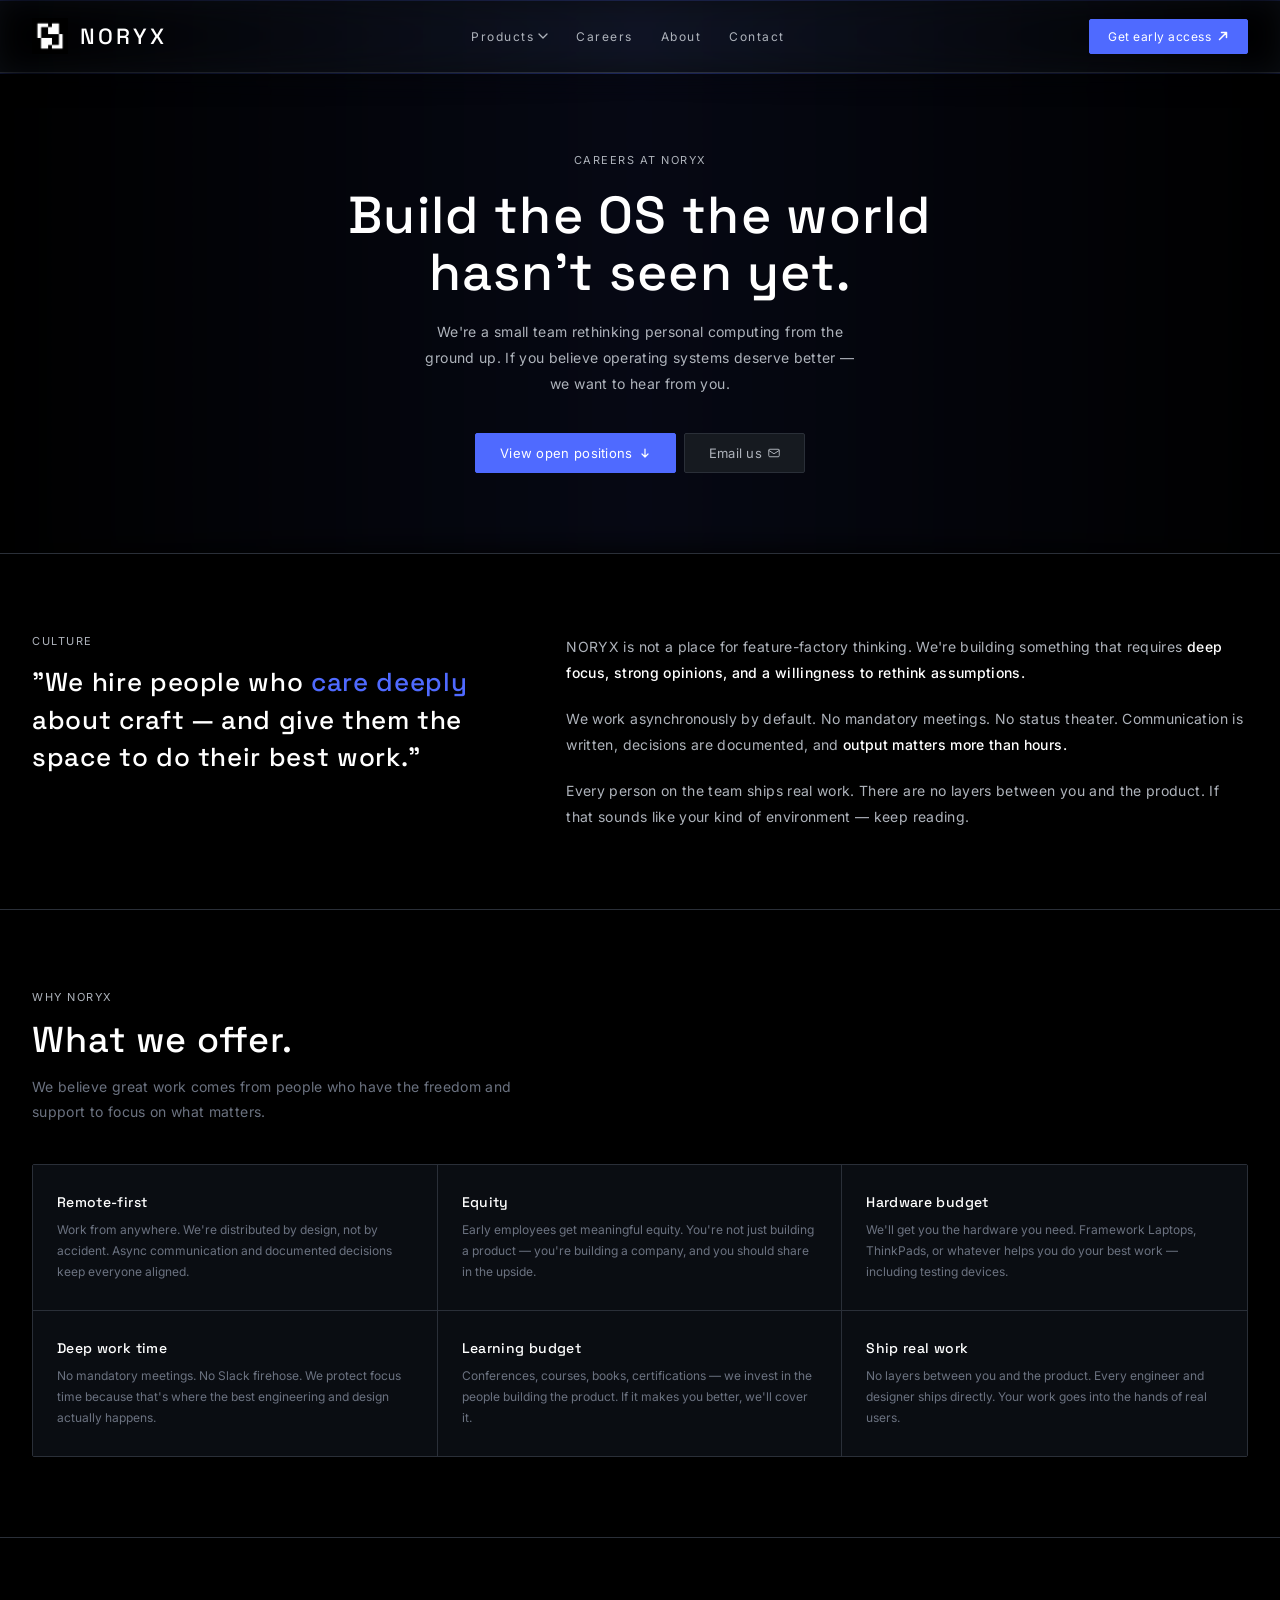
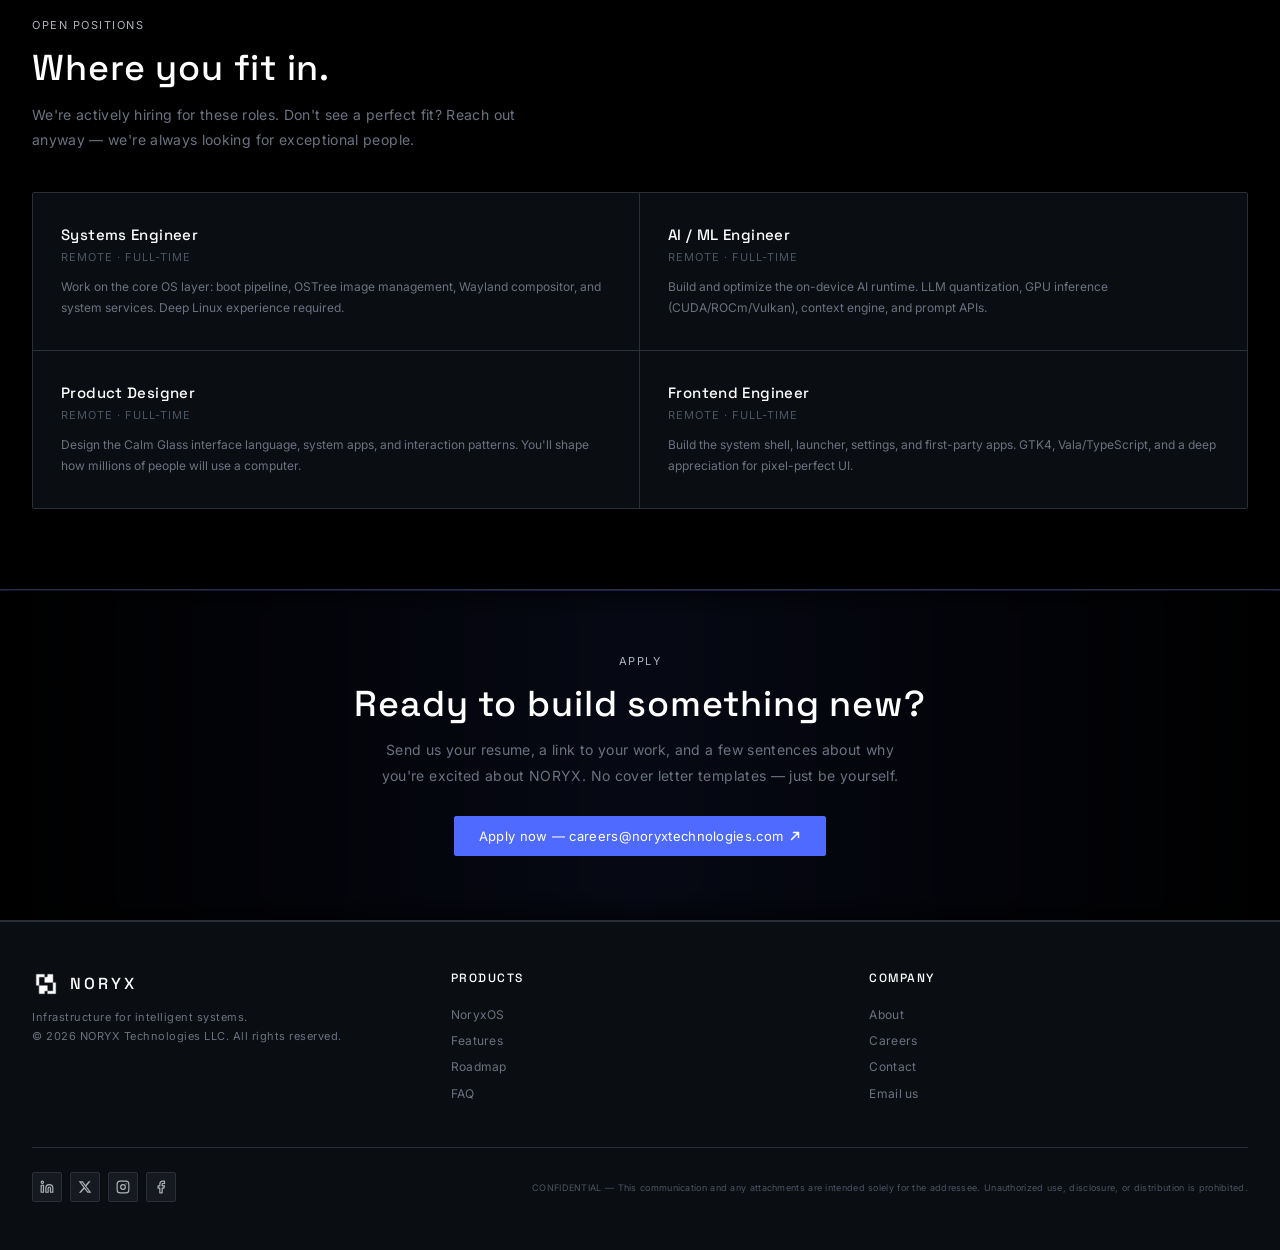
==== careers.html @ 75a07cd5 "Enhance index.html with updated meta descriptions for branding, add new pages for NoryxOS and career" ====
<!DOCTYPE html>
<html lang="en">
<head>
  <meta charset="UTF-8">
  <meta name="viewport" content="width=device-width, initial-scale=1.0">
  <title>Careers | NORYX Technologies</title>
  <meta name="description" content="Join NORYX Technologies and help build the next generation of intelligent computing. We're hiring systems engineers, AI researchers, and designers.">
  <link rel="canonical" href="https://noryxtechnologies.com/careers.html">
  <link rel="icon" href="logo.jpg" type="image/jpeg">

  <!-- Open Graph -->
  <meta property="og:type" content="website">
  <meta property="og:url" content="https://noryxtechnologies.com/careers.html">
  <meta property="og:title" content="Careers at NORYX Technologies">
  <meta property="og:description" content="Join NORYX Technologies and help build the next generation of intelligent computing.">
  <meta property="og:image" content="https://noryxtechnologies.com/og-image.png">

  <!-- Twitter / X -->
  <meta name="twitter:card" content="summary_large_image">
  <meta name="twitter:site" content="@buildnoryx">
  <meta name="twitter:title" content="Careers at NORYX Technologies">
  <meta name="twitter:description" content="Join NORYX Technologies and help build the next generation of intelligent computing.">
  <meta name="twitter:image" content="https://noryxtechnologies.com/og-image.png">

  <link rel="preconnect" href="https://fonts.googleapis.com">
  <link rel="preconnect" href="https://fonts.gstatic.com" crossorigin>
  <link href="https://fonts.googleapis.com/css2?family=Space+Grotesk:wght@400;500;600&family=Inter:wght@300;400;500&display=swap" rel="stylesheet">
  <link rel="stylesheet" href="styles.css">
</head>

<body>
  <a href="#main" class="skip-link">Skip to content</a>
  <div id="progress" role="progressbar" aria-label="Scroll progress"></div>

  <!-- Mobile menu -->
  <nav class="mobile-menu" id="mobile-menu" aria-hidden="true" aria-label="Mobile navigation">
    <span class="mobile-menu-label">Products</span>
    <a href="noryxos.html">NoryxOS</a>
    <a href="careers.html">Careers</a>
    <a href="index.html#about">About</a>
    <a href="index.html#contact">Contact</a>
  </nav>

  <!-- Nav -->
  <header class="nav-shell">
    <div class="wrap">
      <nav class="nav-inner" aria-label="Main navigation">
        <a href="/" class="nav-brand" aria-label="NORYX — Home">
          <img src="logo.jpg" class="nav-logo" alt="" width="36" height="36">
          <span class="wordmark nav-wordmark">NORYX</span>
        </a>
        <div class="nav-links" role="list">
          <div class="nav-dropdown" role="listitem">
            <button class="nav-dropdown-toggle" aria-haspopup="true" aria-expanded="false">
              Products
              <svg viewBox="0 0 10 6" fill="none" aria-hidden="true"><path d="M1 1l4 4 4-4" stroke="currentColor" stroke-width="1.3" stroke-linecap="round" stroke-linejoin="round"/></svg>
            </button>
            <div class="nav-dropdown-menu" role="menu">
              <a href="noryxos.html" role="menuitem">NoryxOS</a>
            </div>
          </div>
          <a href="careers.html" role="listitem">Careers</a>
          <a href="index.html#about" role="listitem">About</a>
          <a href="index.html#contact" role="listitem">Contact</a>
        </div>
        <a href="noryxos.html#waitlist" class="btn btn-primary nav-cta">
          Get early access
          <svg viewBox="0 0 12 12" fill="none" aria-hidden="true">
            <path d="M2.5 9.5L9.5 2.5M9.5 2.5H4.5M9.5 2.5V7.5" stroke="currentColor" stroke-width="1.5" stroke-linecap="round" stroke-linejoin="round"/>
          </svg>
        </a>
        <button class="hamburger" id="hamburger" aria-label="Toggle menu" aria-expanded="false" aria-controls="mobile-menu">
          <span></span><span></span><span></span>
        </button>
      </nav>
    </div>
  </header>

  <main id="main">
    <!-- Hero -->
    <section class="hero" aria-labelledby="careers-heading" style="padding: 80px var(--px);">
      <div class="hero-glow" aria-hidden="true"></div>
      <div class="hero-center">
        <div class="hero-eyebrow fade-in d1">CAREERS AT NORYX</div>
        <h1 id="careers-heading" class="fade-in d2">Build the OS the world<br>hasn't seen yet.</h1>
        <p class="hero-sub fade-in d3">We're a small team rethinking personal computing from the ground up. If you believe operating systems deserve better &mdash; we want to hear from you.</p>
        <div class="hero-actions fade-in d4">
          <a href="#positions" class="btn btn-primary btn-lg">
            View open positions
            <svg viewBox="0 0 12 12" fill="none" aria-hidden="true">
              <path d="M6 2v8M6 10L3 7M6 10l3-3" stroke="currentColor" stroke-width="1.2" stroke-linecap="round" stroke-linejoin="round"/>
            </svg>
          </a>
          <a href="mailto:careers@noryxtechnologies.com" class="btn btn-lg">
            Email us
            <svg viewBox="0 0 16 16" fill="none" style="width:12px;height:12px;" aria-hidden="true">
              <rect x="1" y="3" width="14" height="10" rx="1.5" stroke="currentColor" stroke-width="1.3"/>
              <path d="M1 4.5l7 4.5 7-4.5" stroke="currentColor" stroke-width="1.3" stroke-linecap="round" stroke-linejoin="round"/>
            </svg>
          </a>
        </div>
      </div>
    </section>

    <!-- Culture -->
    <section id="culture" aria-labelledby="culture-heading">
      <div class="section-wrap">
        <div class="philosophy-grid">
          <div class="reveal">
            <div class="section-label">Culture</div>
            <h2 id="culture-heading" class="philosophy-quote">"We hire people who <span class="accent-text">care deeply</span> about craft &mdash; and give them the space to do their best work."</h2>
          </div>
          <div class="philosophy-body reveal">
            <p class="philosophy-para">NORYX is not a place for feature-factory thinking. We're building something that requires <strong>deep focus, strong opinions, and a willingness to rethink assumptions.</strong></p>
            <p class="philosophy-para">We work asynchronously by default. No mandatory meetings. No status theater. Communication is written, decisions are documented, and <strong>output matters more than hours.</strong></p>
            <p class="philosophy-para">Every person on the team ships real work. There are no layers between you and the product. If that sounds like your kind of environment &mdash; keep reading.</p>
          </div>
        </div>
      </div>
    </section>

    <!-- Benefits -->
    <section id="benefits" aria-labelledby="benefits-heading">
      <div class="section-wrap">
        <div class="reveal">
          <div class="section-label">Why NORYX</div>
          <h2 id="benefits-heading">What we offer.</h2>
          <p class="section-sub">We believe great work comes from people who have the freedom and support to focus on what matters.</p>
        </div>
        <div class="benefits-grid reveal">
          <div class="benefit-card">
            <h3>Remote-first</h3>
            <p>Work from anywhere. We're distributed by design, not by accident. Async communication and documented decisions keep everyone aligned.</p>
          </div>
          <div class="benefit-card">
            <h3>Equity</h3>
            <p>Early employees get meaningful equity. You're not just building a product &mdash; you're building a company, and you should share in the upside.</p>
          </div>
          <div class="benefit-card">
            <h3>Hardware budget</h3>
            <p>We'll get you the hardware you need. Framework Laptops, ThinkPads, or whatever helps you do your best work &mdash; including testing devices.</p>
          </div>
          <div class="benefit-card">
            <h3>Deep work time</h3>
            <p>No mandatory meetings. No Slack firehose. We protect focus time because that's where the best engineering and design actually happens.</p>
          </div>
          <div class="benefit-card">
            <h3>Learning budget</h3>
            <p>Conferences, courses, books, certifications &mdash; we invest in the people building the product. If it makes you better, we'll cover it.</p>
          </div>
          <div class="benefit-card">
            <h3>Ship real work</h3>
            <p>No layers between you and the product. Every engineer and designer ships directly. Your work goes into the hands of real users.</p>
          </div>
        </div>
      </div>
    </section>

    <!-- Open Positions -->
    <section id="positions" aria-labelledby="positions-heading">
      <div class="section-wrap">
        <div class="reveal">
          <div class="section-label">Open Positions</div>
          <h2 id="positions-heading">Where you fit in.</h2>
          <p class="section-sub">We're actively hiring for these roles. Don't see a perfect fit? Reach out anyway &mdash; we're always looking for exceptional people.</p>
        </div>
        <div class="careers-grid reveal">
          <div class="career-card">
            <h3>Systems Engineer</h3>
            <div class="career-meta">Remote &middot; Full-time</div>
            <p>Work on the core OS layer: boot pipeline, OSTree image management, Wayland compositor, and system services. Deep Linux experience required.</p>
          </div>
          <div class="career-card">
            <h3>AI / ML Engineer</h3>
            <div class="career-meta">Remote &middot; Full-time</div>
            <p>Build and optimize the on-device AI runtime. LLM quantization, GPU inference (CUDA/ROCm/Vulkan), context engine, and prompt APIs.</p>
          </div>
          <div class="career-card">
            <h3>Product Designer</h3>
            <div class="career-meta">Remote &middot; Full-time</div>
            <p>Design the Calm Glass interface language, system apps, and interaction patterns. You'll shape how millions of people will use a computer.</p>
          </div>
          <div class="career-card">
            <h3>Frontend Engineer</h3>
            <div class="career-meta">Remote &middot; Full-time</div>
            <p>Build the system shell, launcher, settings, and first-party apps. GTK4, Vala/TypeScript, and a deep appreciation for pixel-perfect UI.</p>
          </div>
        </div>
      </div>
    </section>

    <!-- Apply CTA -->
    <section class="cta-banner" id="apply" aria-labelledby="apply-heading">
      <div class="cta-banner-glow" aria-hidden="true"></div>
      <div class="cta-banner-inner reveal">
        <div class="section-label">Apply</div>
        <h2 id="apply-heading">Ready to build something new?</h2>
        <p class="section-sub" style="text-align:center; margin-bottom: 28px;">Send us your resume, a link to your work, and a few sentences about why you're excited about NORYX. No cover letter templates &mdash; just be yourself.</p>
        <a href="mailto:careers@noryxtechnologies.com" class="btn btn-primary btn-lg">
          Apply now &mdash; careers@noryxtechnologies.com
          <svg viewBox="0 0 12 12" fill="none" aria-hidden="true">
            <path d="M2.5 9.5L9.5 2.5M9.5 2.5H4.5M9.5 2.5V7.5" stroke="currentColor" stroke-width="1.5" stroke-linecap="round" stroke-linejoin="round"/>
          </svg>
        </a>
      </div>
    </section>
  </main>

  <!-- Back to top -->
  <button id="back-to-top" aria-label="Back to top">
    <svg viewBox="0 0 14 14" fill="none" aria-hidden="true">
      <path d="M7 11V3M3 7l4-4 4 4" stroke-width="1.4" stroke-linecap="round" stroke-linejoin="round"/>
    </svg>
  </button>

  <!-- Footer -->
  <footer>
    <div class="footer-inner">
      <div class="footer-brand">
        <div class="footer-brand-row">
          <img src="logo.jpg" class="footer-logo" alt="" width="28" height="28">
          <div class="wordmark footer-wordmark">NORYX</div>
        </div>
        <div class="footer-tagline">Infrastructure for intelligent systems.<br>&copy; 2026 NORYX Technologies LLC. All rights reserved.</div>
      </div>
      <div class="footer-col">
        <h4>Products</h4>
        <a href="noryxos.html">NoryxOS</a>
        <a href="noryxos.html#features">Features</a>
        <a href="noryxos.html#roadmap">Roadmap</a>
        <a href="noryxos.html#faq">FAQ</a>
      </div>
      <div class="footer-col">
        <h4>Company</h4>
        <a href="index.html#about">About</a>
        <a href="careers.html">Careers</a>
        <a href="index.html#contact">Contact</a>
        <a href="mailto:hello@noryxtechnologies.com">Email us</a>
      </div>
      <div class="footer-bottom">
        <nav class="footer-socials" aria-label="Social links">
          <a href="https://www.linkedin.com/company/noryx-technologies" target="_blank" rel="noopener noreferrer" class="social-btn" aria-label="LinkedIn">
            <svg viewBox="0 0 24 24" fill="none" aria-hidden="true">
              <path d="M16 8a6 6 0 0 1 6 6v7h-4v-7a2 2 0 0 0-4 0v7h-4v-7a6 6 0 0 1 6-6z" stroke="currentColor" stroke-width="2" stroke-linecap="round" stroke-linejoin="round"/>
              <rect x="2" y="9" width="4" height="12" stroke="currentColor" stroke-width="2" stroke-linecap="round" stroke-linejoin="round"/>
              <circle cx="4" cy="4" r="2" stroke="currentColor" stroke-width="2"/>
            </svg>
          </a>
          <a href="https://x.com/buildnoryx" target="_blank" rel="noopener noreferrer" class="social-btn" aria-label="X (Twitter)">
            <svg viewBox="0 0 24 24" fill="currentColor" aria-hidden="true">
              <path d="M18.244 2.25h3.308l-7.227 8.26 8.502 11.24H16.17l-5.214-6.817L4.99 21.75H1.68l7.73-8.835L1.254 2.25H8.08l4.713 6.231zm-1.161 17.52h1.833L7.084 4.126H5.117z"/>
            </svg>
          </a>
          <a href="https://instagram.com/buildnoryx" target="_blank" rel="noopener noreferrer" class="social-btn" aria-label="Instagram">
            <svg viewBox="0 0 24 24" fill="none" aria-hidden="true">
              <rect x="2" y="2" width="20" height="20" rx="5" stroke="currentColor" stroke-width="2"/>
              <circle cx="12" cy="12" r="4" stroke="currentColor" stroke-width="2"/>
              <rect x="16.5" y="5.5" width="2" height="2" rx="1" fill="currentColor"/>
            </svg>
          </a>
          <a href="https://www.facebook.com/profile.php?id=61582217492984" target="_blank" rel="noopener noreferrer" class="social-btn" aria-label="Facebook">
            <svg viewBox="0 0 24 24" fill="none" aria-hidden="true">
              <path d="M18 2h-3a5 5 0 0 0-5 5v3H7v4h3v8h4v-8h3l1-4h-4V7a1 1 0 0 1 1-1h3z" stroke="currentColor" stroke-width="2" stroke-linecap="round" stroke-linejoin="round"/>
            </svg>
          </a>
        </nav>
        <div class="footer-legal">
          CONFIDENTIAL &mdash; This communication and any attachments are intended solely for the addressee. Unauthorized use, disclosure, or distribution is prohibited.
        </div>
      </div>
    </div>
  </footer>

  <script>
    (function () {
      'use strict';

      const $ = (s, c) => (c || document).querySelector(s);
      const $$ = (s, c) => [...(c || document).querySelectorAll(s)];

      const progress = $('#progress');
      const backBtn = $('#back-to-top');

      function onScroll() {
        const y = window.scrollY;
        const h = document.documentElement.scrollHeight - window.innerHeight;
        progress.style.width = h > 0 ? (y / h * 100) + '%' : '0%';
        backBtn.classList.toggle('visible', y > 400);
      }
      window.addEventListener('scroll', onScroll, { passive: true });

      backBtn.addEventListener('click', () => {
        window.scrollTo({ top: 0, behavior: 'smooth' });
      });

      const hamburger = $('#hamburger');
      const mobileMenu = $('#mobile-menu');

      hamburger.addEventListener('click', () => {
        const open = hamburger.getAttribute('aria-expanded') === 'true';
        hamburger.setAttribute('aria-expanded', !open);
        mobileMenu.setAttribute('aria-hidden', open);
      });

      $$('a', mobileMenu).forEach(link => {
        link.addEventListener('click', () => {
          hamburger.setAttribute('aria-expanded', 'false');
          mobileMenu.setAttribute('aria-hidden', 'true');
        });
      });

      document.addEventListener('click', (e) => {
        if (!mobileMenu.contains(e.target) && !hamburger.contains(e.target)) {
          hamburger.setAttribute('aria-expanded', 'false');
          mobileMenu.setAttribute('aria-hidden', 'true');
        }
      });

      if ('IntersectionObserver' in window) {
        const obs = new IntersectionObserver((entries) => {
          entries.forEach(entry => {
            if (entry.isIntersecting) {
              entry.target.classList.add('visible');
              obs.unobserve(entry.target);
            }
          });
        }, { threshold: 0.05, rootMargin: '0px 0px -40px 0px' });

        $$('.reveal').forEach((el, i) => {
          el.style.transitionDelay = (i % 4) * 70 + 'ms';
          obs.observe(el);
        });
      } else {
        $$('.reveal').forEach(el => el.classList.add('visible'));
      }
    })();
  </script>
</body>
</html>
---- styles.css ----
:root {
  --bg:         #000000;
  --bg-card:    #0A0D12;
  --bg-btn:     #161A20;
  --text:       #FFFFFF;
  --text-2:     #AEB3BB;
  --text-3:     #6B7280;
  --text-4:     #4B5563;
  --border:     #2A2F38;
  --accent:     #4F6AFF;
  --accent-dim: rgba(79,106,255,0.08);
  --max-w:      1280px;
  --px:         32px;
  --ease:       cubic-bezier(0.4, 0, 0.2, 1);
  --dur:        150ms;
  --glow:       linear-gradient(90deg, rgba(0,0,0,1) 0%, rgba(79,106,255,0.08) 50%, rgba(0,0,0,1) 100%);
}

*, *::before, *::after { box-sizing: border-box; margin: 0; padding: 0; }
html { scroll-behavior: smooth; }

body {
  font-family: 'Inter', system-ui, -apple-system, sans-serif;
  background: var(--bg);
  color: var(--text);
  overflow-x: hidden;
  -webkit-font-smoothing: antialiased;
  -moz-osx-font-smoothing: grayscale;
}

a { color: inherit; text-decoration: none; }
img { display: block; max-width: 100%; }

.sr-only {
  position: absolute; width: 1px; height: 1px;
  padding: 0; margin: -1px; overflow: hidden;
  clip: rect(0,0,0,0); white-space: nowrap; border: 0;
}

.wrap {
  width: min(calc(100% - var(--px) * 2), var(--max-w));
  margin: 0 auto;
}

.wordmark {
  font-family: 'Space Grotesk', system-ui, sans-serif;
  font-weight: 500;
  letter-spacing: 4px;
}

/* ── Skip Link ── */
.skip-link {
  position: absolute; top: -100%;
  left: 50%; transform: translateX(-50%);
  background: var(--accent); color: #fff;
  padding: 8px 16px; border-radius: 0 0 4px 4px;
  font-size: 13px; z-index: 999;
  transition: top 0.2s;
}
.skip-link:focus { top: 0; }

/* ── Progress Bar ── */
#progress {
  position: fixed; top: 0; left: 0;
  height: 2px; width: 0%;
  background: var(--accent);
  z-index: 200;
  transition: width 0.1s linear;
  box-shadow: 0 0 8px rgba(79,106,255,0.5);
}

/* ── Buttons ── */
.btn {
  display: inline-flex; align-items: center; gap: 6px;
  padding: 7px 14px;
  background: var(--bg-btn);
  border: 1px solid var(--border);
  border-radius: 2px;
  font-family: 'Inter', sans-serif;
  font-size: 12px;
  color: var(--text-2);
  cursor: pointer;
  transition: color var(--dur) var(--ease), border-color var(--dur) var(--ease), background var(--dur) var(--ease);
  white-space: nowrap;
}
.btn:hover { color: var(--text); border-color: var(--accent); }
.btn svg { width: 12px; height: 12px; flex-shrink: 0; }

.btn-primary {
  background: var(--accent); border-color: var(--accent); color: #fff;
}
.btn-primary:hover {
  background: #6678ff; border-color: #6678ff; color: #fff;
}

.btn-lg {
  padding: 11px 24px;
  font-size: 13px;
  letter-spacing: 0.3px;
}

/* ── Nav ── */
.nav-shell {
  position: sticky; top: 0; z-index: 100;
  background: var(--bg-card);
  border-bottom: 1px solid var(--border);
  overflow: visible;
}
.nav-shell::before {
  content: ""; position: absolute;
  top: 0; left: 0; right: 0; height: 1px;
  background: var(--accent); opacity: 0.2;
}
.nav-shell::after {
  content: ""; position: absolute; inset: 0;
  background: var(--glow); filter: blur(15px);
  pointer-events: none;
}

.nav-inner {
  position: relative; z-index: 1;
  height: 72px;
  display: flex; align-items: center; justify-content: space-between;
}

.nav-brand {
  display: flex; align-items: center; gap: 12px;
}
.nav-logo {
  width: 36px; height: 36px;
  mix-blend-mode: screen; filter: brightness(1.05);
  image-rendering: auto;
}
.nav-wordmark { font-size: 22px; letter-spacing: 3px; }

.nav-links {
  display: flex; align-items: center; gap: 28px;
  font-size: 12px; letter-spacing: 1.5px; color: var(--text-2);
}
.nav-links a {
  transition: color var(--dur) var(--ease);
}
.nav-links a:hover, .nav-links a:focus-visible { color: var(--text); }

.nav-cta {
  padding: 9px 18px; font-size: 12px; letter-spacing: 0.5px;
}

/* ── Nav Dropdown ── */
.nav-dropdown {
  position: relative;
}
.nav-dropdown-toggle {
  display: inline-flex; align-items: center; gap: 4px;
  cursor: pointer; background: none; border: none;
  font-family: 'Inter', sans-serif;
  font-size: 12px; letter-spacing: 1.5px; color: var(--text-2);
  transition: color var(--dur) var(--ease);
  padding: 0;
}
.nav-dropdown-toggle:hover,
.nav-dropdown-toggle:focus-visible { color: var(--text); }
.nav-dropdown-toggle svg {
  width: 10px; height: 10px;
  transition: transform 0.2s var(--ease);
}
.nav-dropdown:hover .nav-dropdown-toggle svg,
.nav-dropdown:focus-within .nav-dropdown-toggle svg {
  transform: rotate(180deg);
}
.nav-dropdown-menu {
  position: absolute; top: calc(100% + 14px); left: 50%;
  transform: translateX(-50%);
  min-width: 180px;
  background: var(--bg-card);
  border: 1px solid var(--border);
  border-radius: 4px;
  padding: 6px 0;
  opacity: 0; visibility: hidden;
  transition: opacity 0.2s var(--ease), visibility 0.2s;
  box-shadow: 0 12px 40px rgba(0,0,0,0.5);
}
.nav-dropdown:hover .nav-dropdown-menu,
.nav-dropdown:focus-within .nav-dropdown-menu {
  opacity: 1; visibility: visible;
}
.nav-dropdown-menu a {
  display: block; padding: 10px 18px;
  font-size: 12px; letter-spacing: 0.8px; color: var(--text-2);
  transition: color var(--dur) var(--ease), background var(--dur) var(--ease);
}
.nav-dropdown-menu a:hover {
  color: var(--text); background: var(--bg-btn);
}

/* Hamburger */
.hamburger {
  display: none; flex-direction: column; justify-content: center; gap: 5px;
  width: 36px; height: 36px;
  background: var(--bg-btn); border: 1px solid var(--border);
  border-radius: 2px; cursor: pointer; padding: 8px;
  transition: border-color var(--dur) var(--ease);
}
.hamburger:hover { border-color: var(--accent); }
.hamburger span {
  display: block; height: 1px; background: var(--text-2); border-radius: 1px;
  transition: transform 0.25s var(--ease), opacity 0.25s var(--ease);
}
.hamburger[aria-expanded="true"] span:nth-child(1) { transform: translateY(6px) rotate(45deg); background: var(--text); }
.hamburger[aria-expanded="true"] span:nth-child(2) { opacity: 0; }
.hamburger[aria-expanded="true"] span:nth-child(3) { transform: translateY(-6px) rotate(-45deg); background: var(--text); }

.mobile-menu {
  display: none; position: fixed;
  top: 72px; left: 0; right: 0;
  background: var(--bg-card);
  border-bottom: 1px solid var(--border);
  z-index: 99; overflow: hidden;
  max-height: 0;
  transition: max-height 0.3s var(--ease), padding 0.3s var(--ease);
}
.mobile-menu[aria-hidden="false"] {
  max-height: 500px; padding: 8px 0 16px;
}
.mobile-menu a {
  display: block; padding: 14px 32px;
  font-size: 13px; letter-spacing: 1px; color: var(--text-2);
  border-bottom: 1px solid var(--border);
  transition: color var(--dur) var(--ease), background var(--dur) var(--ease);
}
.mobile-menu .mobile-menu-label {
  display: block; padding: 10px 32px 4px;
  font-size: 10px; letter-spacing: 2px; color: var(--text-4);
  text-transform: uppercase;
  border-bottom: none;
}
.mobile-menu a:last-child { border-bottom: none; }
.mobile-menu a:hover { color: var(--text); background: var(--bg-btn); }

/* ── Hero ── */
.hero {
  position: relative;
  border-bottom: 1px solid var(--border);
  overflow: hidden;
  padding: 96px var(--px);
}
.hero-glow {
  position: absolute; inset: 0;
  background: var(--glow); filter: blur(15px);
  pointer-events: none;
}
.hero::before {
  content: ""; position: absolute;
  top: 0; left: 0; right: 0; height: 1px;
  background: var(--accent); opacity: 0.3;
}

.hero-grid {
  position: relative; z-index: 1;
  max-width: var(--max-w); margin: 0 auto;
  display: grid; grid-template-columns: 1fr 1.05fr;
  gap: 80px; align-items: center;
}

.hero-center {
  position: relative; z-index: 1;
  max-width: var(--max-w); margin: 0 auto;
  text-align: center;
  display: flex; flex-direction: column; align-items: center;
}

.hero-eyebrow {
  font-size: 11px; letter-spacing: 1.5px;
  color: var(--text-2); margin-bottom: 20px;
}
.hero-logo {
  width: 44px; height: 44px; margin-bottom: 20px;
  mix-blend-mode: screen; filter: brightness(1.05);
}

h1 {
  font-family: 'Space Grotesk', system-ui, sans-serif;
  font-weight: 500;
  font-size: clamp(30px, 4.5vw, 52px);
  letter-spacing: 0.025em;
  line-height: 1.1;
  margin-bottom: 18px;
}

.hero-sub {
  font-size: 14px; letter-spacing: 0.025em;
  color: var(--text-2); line-height: 1.85;
  max-width: 50ch; margin-bottom: 36px;
}
.hero-actions { display: flex; gap: 8px; flex-wrap: wrap; }
.hero-center .hero-actions { justify-content: center; }

/* ── Hero Image ── */
.hero-image {
  border: 1px solid var(--border);
  border-radius: 6px;
  overflow: hidden;
  position: relative;
  box-shadow: 0 24px 80px rgba(0,0,0,0.6), 0 0 0 1px rgba(79,106,255,0.1);
}
.hero-image img {
  width: 100%; height: auto; display: block;
}

/* ── Sections ── */
section { border-bottom: 1px solid var(--border); }
.section-wrap {
  max-width: var(--max-w); margin: 0 auto;
  padding: 80px var(--px);
}
.section-label {
  font-size: 11px; letter-spacing: 1.5px;
  color: var(--text-2); margin-bottom: 16px;
  text-transform: uppercase;
}
h2 {
  font-family: 'Space Grotesk', system-ui, sans-serif;
  font-weight: 500;
  font-size: clamp(22px, 3vw, 36px);
  letter-spacing: 0.025em; line-height: 1.15;
  margin-bottom: 12px;
}
.section-sub {
  font-size: 14px; letter-spacing: 0.025em;
  color: var(--text-3); line-height: 1.8;
  max-width: 58ch;
}

/* ── Features Grid ── */
.features-header { margin-bottom: 40px; }
.features-grid {
  display: grid; grid-template-columns: repeat(3, 1fr);
  border: 1px solid var(--border); border-radius: 2px;
  overflow: hidden;
}
.feature {
  padding: 32px 28px;
  border-right: 1px solid var(--border);
  border-bottom: 1px solid var(--border);
  background: var(--bg-card);
  position: relative; overflow: hidden;
  transition: background var(--dur) var(--ease);
}
.feature:hover { background: var(--bg-btn); }
.feature::before {
  content: ""; position: absolute;
  top: 0; left: 0; right: 0; height: 1px;
  background: var(--accent); opacity: 0;
  transition: opacity var(--dur) var(--ease);
}
.feature:hover::before { opacity: 0.25; }
.feature:nth-child(3n) { border-right: none; }
.feature:nth-last-child(-n+3) { border-bottom: none; }
.feature-num {
  font-size: 10px; letter-spacing: 2px;
  color: var(--text-4);
  font-family: 'Space Grotesk', sans-serif;
  margin-bottom: 16px;
}
.feature h3 {
  font-family: 'Space Grotesk', sans-serif;
  font-weight: 500; font-size: 16px;
  letter-spacing: 0.025em; margin-bottom: 10px;
}
.feature p { font-size: 12px; color: var(--text-3); line-height: 1.75; }

/* Feature with link */
.feature-link { display: block; color: inherit; text-decoration: none; }
.feature-link .feature-arrow {
  margin-top: 14px;
  font-size: 11px; color: var(--accent); letter-spacing: 0.5px;
  display: inline-flex; align-items: center; gap: 4px;
  opacity: 0; transition: opacity var(--dur) var(--ease);
}
.feature:hover .feature-arrow { opacity: 1; }

/* ── Philosophy / Vision ── */
.philosophy-grid {
  display: grid; grid-template-columns: 1fr 1.5fr;
  gap: 80px; align-items: start;
}
.philosophy-quote {
  font-family: 'Space Grotesk', sans-serif;
  font-weight: 500;
  font-size: clamp(18px, 2.2vw, 26px);
  letter-spacing: 0.025em; line-height: 1.45;
}
.accent-text { color: var(--accent); }
.philosophy-body { display: flex; flex-direction: column; gap: 20px; }
.philosophy-para {
  font-size: 14px; color: var(--text-2);
  line-height: 1.85; letter-spacing: 0.025em;
}
.philosophy-para strong { color: var(--text); font-weight: 500; }

.stats-row {
  display: flex;
  border: 1px solid var(--border);
  border-radius: 2px; overflow: hidden;
}
.stat {
  flex: 1; padding: 24px 28px;
  border-right: 1px solid var(--border);
  position: relative;
}
.stat:last-child { border-right: none; }
.stat::before {
  content: ""; position: absolute;
  top: 0; left: 0; right: 0; height: 1px;
  background: var(--accent); opacity: 0.2;
}
.stat-value {
  font-family: 'Space Grotesk', sans-serif;
  font-weight: 500; font-size: 28px;
  letter-spacing: 0.025em; margin-bottom: 4px;
}
.stat-label { font-size: 11px; letter-spacing: 1px; color: var(--text-3); }

/* ── Roadmap ── */
.roadmap-grid {
  display: grid; grid-template-columns: repeat(5, 1fr);
  border: 1px solid var(--border);
  border-radius: 2px; overflow: hidden;
  margin-top: 40px;
}
.roadmap-item {
  padding: 28px 20px;
  border-right: 1px solid var(--border);
  background: var(--bg-card);
  position: relative; overflow: hidden;
  transition: background var(--dur) var(--ease);
}
.roadmap-item:last-child { border-right: none; }
.roadmap-item:hover, .roadmap-item.active { background: var(--bg-btn); }
.roadmap-item::before {
  content: ""; position: absolute;
  top: 0; left: 0; right: 0; height: 1px;
  background: var(--accent); opacity: 0;
}
.roadmap-item.active::before { opacity: 0.3; }
.roadmap-phase {
  font-size: 10px; letter-spacing: 1.5px;
  color: var(--text-4);
  font-family: 'Space Grotesk', sans-serif;
  margin-bottom: 10px; text-transform: uppercase;
}
.roadmap-item.active .roadmap-phase { color: rgba(79,106,255,0.75); }
.roadmap-item h3 {
  font-family: 'Space Grotesk', sans-serif;
  font-weight: 500; font-size: 14px;
  letter-spacing: 0.025em; margin-bottom: 8px;
}
.roadmap-item p { font-size: 11px; color: var(--text-3); line-height: 1.7; }
.roadmap-tag {
  display: inline-block; margin-top: 14px;
  padding: 3px 8px; border-radius: 2px;
  font-size: 10px; letter-spacing: 0.5px;
  font-family: 'Space Grotesk', sans-serif;
}
.tag-active {
  background: rgba(79,106,255,0.1);
  border: 1px solid rgba(79,106,255,0.28);
  color: rgba(79,106,255,0.85);
}
.tag-future {
  background: var(--bg); border: 1px solid var(--border);
  color: var(--text-4);
}

/* ── About ── */
.about-grid {
  display: grid; grid-template-columns: 1fr 1.6fr;
  gap: 80px; align-items: start;
}
.about-quote {
  margin-top: 28px; padding: 20px 24px;
  border-left: 2px solid var(--accent);
  background: rgba(79,106,255,0.04);
  border-radius: 0 2px 2px 0;
  font-family: 'Space Grotesk', sans-serif;
  font-size: 13px; font-weight: 400;
  color: var(--text-2); line-height: 1.8;
  letter-spacing: 0.025em;
}
.about-right { display: flex; flex-direction: column; gap: 20px; }
.about-para {
  font-size: 14px; color: var(--text-2);
  line-height: 1.85; letter-spacing: 0.025em;
}
.about-para strong { color: var(--text); font-weight: 500; }
.about-pillars {
  display: flex; gap: 8px; flex-wrap: wrap;
  padding-top: 8px;
  border-top: 1px solid var(--border);
  margin-top: 4px;
}
.about-pillar {
  padding: 6px 12px;
  background: rgba(79,106,255,0.08);
  border: 1px solid rgba(79,106,255,0.2);
  border-radius: 2px;
}
.about-pillar-label {
  font-size: 11px; letter-spacing: 1px;
  color: rgba(79,106,255,0.8);
  font-family: 'Space Grotesk', sans-serif;
  text-transform: uppercase;
}

/* ── FAQ ── */
.faq-list {
  margin-top: 40px;
  border: 1px solid var(--border);
  border-radius: 2px; overflow: hidden;
}
.faq-item {
  border-bottom: 1px solid var(--border);
  background: var(--bg-card);
  transition: background var(--dur) var(--ease);
}
.faq-item:last-child { border-bottom: none; }
.faq-q {
  display: flex; align-items: center;
  justify-content: space-between;
  padding: 20px 28px; cursor: pointer; gap: 24px;
  transition: background var(--dur) var(--ease);
  border: none; background: transparent; color: inherit;
  width: 100%; text-align: left;
  font-family: inherit;
}
.faq-q:hover { background: var(--bg-btn); }
.faq-q:focus-visible { outline: 2px solid var(--accent); outline-offset: -2px; }
.faq-q-text {
  font-family: 'Space Grotesk', sans-serif;
  font-weight: 500; font-size: 14px;
  letter-spacing: 0.025em;
}
.faq-icon {
  width: 20px; height: 20px;
  border: 1px solid var(--border); border-radius: 2px;
  display: flex; align-items: center; justify-content: center;
  flex-shrink: 0;
  transition: border-color var(--dur) var(--ease), transform 0.25s var(--ease);
}
.faq-item[open] .faq-icon {
  border-color: rgba(79,106,255,0.4);
  transform: rotate(45deg);
}
.faq-icon svg { width: 10px; height: 10px; }
.faq-a {
  max-height: 0; overflow: hidden;
  transition: max-height 0.3s var(--ease), padding 0.3s var(--ease);
  padding: 0 28px;
}
.faq-item[open] .faq-a {
  max-height: 200px; padding: 0 28px 20px;
}
.faq-a p {
  font-size: 13px; color: var(--text-2);
  line-height: 1.8; letter-spacing: 0.025em;
  border-top: 1px solid var(--border);
  padding-top: 16px;
}

/* ── Waitlist ── */
.waitlist-section {
  position: relative; background: var(--bg); overflow: hidden;
}
.waitlist-section::before {
  content: ""; position: absolute;
  top: 0; left: 0; right: 0; height: 1px;
  background: var(--accent); opacity: 0.3;
}
.waitlist-glow {
  position: absolute; inset: 0;
  background: var(--glow); filter: blur(15px);
  pointer-events: none;
}
.waitlist-inner {
  position: relative; z-index: 1;
  display: grid; grid-template-columns: 1fr 1fr;
  gap: 80px; align-items: center;
}
.waitlist-logo {
  width: 44px; height: 44px; margin-bottom: 18px;
  mix-blend-mode: screen; filter: brightness(1.05);
}

.form-label {
  font-size: 11px; letter-spacing: 1.5px;
  color: var(--text-2); margin-bottom: 10px;
  text-transform: uppercase;
}
.form-field-row { display: flex; gap: 8px; margin-bottom: 8px; }
.form-select-row { display: flex; gap: 8px; }
.form-input {
  flex: 1;
  background: var(--bg-btn);
  border: 1px solid var(--border);
  border-radius: 2px;
  padding: 10px 14px;
  font-family: 'Inter', sans-serif;
  font-size: 13px; color: var(--text);
  outline: none; letter-spacing: 0.3px;
  transition: border-color var(--dur) var(--ease);
}
.form-input::placeholder { color: var(--text-4); }
.form-input:focus { border-color: rgba(79,106,255,0.45); }
.form-select {
  appearance: none; -webkit-appearance: none;
  cursor: pointer;
  background-image: url("data:image/svg+xml,%3Csvg xmlns='http://www.w3.org/2000/svg' width='10' height='6' fill='none'%3E%3Cpath d='M1 1l4 4 4-4' stroke='%234B5563' stroke-width='1.2' stroke-linecap='round' stroke-linejoin='round'/%3E%3C/svg%3E");
  background-repeat: no-repeat;
  background-position: right 12px center;
  padding-right: 32px; color: var(--text-4);
}
.form-select option { background: var(--bg-btn); color: var(--text); }

.form-error {
  display: none; align-items: center; gap: 8px;
  padding: 9px 13px;
  background: rgba(220,60,60,0.06);
  border: 1px solid rgba(220,60,60,0.22);
  border-radius: 2px; font-size: 12px;
  color: #ff6b6b; letter-spacing: 0.3px;
  margin-top: 8px;
}
.form-success {
  display: none; align-items: center; gap: 8px;
  padding: 10px 14px;
  background: rgba(79,106,255,0.06);
  border: 1px solid rgba(79,106,255,0.22);
  border-radius: 2px; font-size: 12px;
  color: var(--text-2); letter-spacing: 0.3px;
}
.form-note {
  font-size: 11px; color: var(--text-4);
  margin-top: 10px; letter-spacing: 0.3px;
}
.form-note a {
  color: var(--text-3);
  border-bottom: 1px solid var(--border);
  transition: color var(--dur) var(--ease);
}
.form-note a:hover { color: var(--text-2); }

@keyframes spin { to { transform: rotate(360deg); } }

/* ── Footer ── */
footer {
  background: var(--bg-card);
  border-top: 1px solid var(--border);
}
.footer-inner {
  max-width: var(--max-w); margin: 0 auto;
  padding: 48px var(--px);
  display: grid; grid-template-columns: 1fr 1fr 1fr;
  gap: 40px;
}
.footer-brand {
  display: flex; flex-direction: column;
}
.footer-brand-row {
  display: flex; align-items: center; gap: 10px; margin-bottom: 10px;
}
.footer-logo {
  width: 28px; height: 28px;
  mix-blend-mode: screen; filter: brightness(1.05);
}
.footer-wordmark { font-size: 16px; letter-spacing: 3px; }
.footer-tagline {
  font-size: 11px; letter-spacing: 0.5px;
  color: var(--text-3); line-height: 1.8;
}
.footer-col h4 {
  font-family: 'Space Grotesk', sans-serif;
  font-weight: 500; font-size: 12px;
  letter-spacing: 1.5px; color: var(--text);
  margin-bottom: 16px; text-transform: uppercase;
}
.footer-col a {
  display: block;
  font-size: 12px; letter-spacing: 0.3px;
  color: var(--text-3); line-height: 2.2;
  transition: color var(--dur) var(--ease);
}
.footer-col a:hover { color: var(--text); }
.footer-bottom {
  grid-column: 1 / -1;
  border-top: 1px solid var(--border);
  padding-top: 24px;
  display: flex; justify-content: space-between; align-items: center;
}
.footer-socials {
  display: flex; align-items: center; gap: 8px;
}
.social-btn {
  display: inline-flex; align-items: center; justify-content: center;
  width: 30px; height: 30px;
  background: var(--bg-btn); border: 1px solid var(--border);
  border-radius: 2px; color: var(--text-2);
  transition: color var(--dur) var(--ease), border-color var(--dur) var(--ease);
}
.social-btn:hover { color: var(--text); border-color: var(--accent); }
.social-btn svg { width: 14px; height: 14px; }
.footer-legal {
  font-size: 9px; letter-spacing: 0.3px;
  color: var(--text-4); line-height: 1.9;
  text-align: right;
}

/* ── Back to Top ── */
#back-to-top {
  position: fixed; bottom: 32px; right: 32px;
  width: 40px; height: 40px;
  background: var(--bg-btn); border: 1px solid var(--border);
  border-radius: 2px;
  display: flex; align-items: center; justify-content: center;
  cursor: pointer;
  opacity: 0; pointer-events: none;
  transition: opacity 0.25s var(--ease), border-color var(--dur) var(--ease), transform var(--dur) var(--ease);
  z-index: 99; color: var(--text-2);
}
#back-to-top.visible { opacity: 1; pointer-events: auto; }
#back-to-top:hover { border-color: var(--accent); transform: translateY(-2px); }
#back-to-top svg { width: 14px; height: 14px; stroke: currentColor; }

/* ── Animations ── */
.reveal {
  opacity: 0; transform: translateY(14px);
  transition: opacity 0.5s var(--ease), transform 0.5s var(--ease);
}
.reveal.visible { opacity: 1; transform: translateY(0); }

.fade-in { animation: fadeUp 0.55s var(--ease) both; }
@keyframes fadeUp {
  from { opacity: 0; transform: translateY(18px); }
  to   { opacity: 1; transform: translateY(0); }
}
.d1 { animation-delay: 0.05s; }
.d2 { animation-delay: 0.12s; }
.d3 { animation-delay: 0.19s; }
.d4 { animation-delay: 0.27s; }
.d5 { animation-delay: 0.38s; }

/* ── CTA Banner ── */
.cta-banner {
  position: relative; overflow: hidden;
  background: var(--bg);
}
.cta-banner::before {
  content: ""; position: absolute;
  top: 0; left: 0; right: 0; height: 1px;
  background: var(--accent); opacity: 0.3;
}
.cta-banner-glow {
  position: absolute; inset: 0;
  background: var(--glow); filter: blur(15px);
  pointer-events: none;
}
.cta-banner-inner {
  position: relative; z-index: 1;
  max-width: var(--max-w); margin: 0 auto;
  padding: 64px var(--px);
  text-align: center;
  display: flex; flex-direction: column; align-items: center;
}
.cta-banner-inner h2 { margin-bottom: 12px; }
.cta-banner-inner .section-sub { margin-bottom: 28px; }

/* ── Values / Principles Grid ── */
.values-grid {
  display: grid; grid-template-columns: repeat(3, 1fr);
  gap: 0;
  border: 1px solid var(--border); border-radius: 2px;
  overflow: hidden; margin-top: 40px;
}
.value-card {
  padding: 32px 28px;
  border-right: 1px solid var(--border);
  border-bottom: 1px solid var(--border);
  background: var(--bg-card);
  position: relative;
  transition: background var(--dur) var(--ease);
}
.value-card:hover { background: var(--bg-btn); }
.value-card:nth-child(3n) { border-right: none; }
.value-card:nth-last-child(-n+3) { border-bottom: none; }
.value-card h3 {
  font-family: 'Space Grotesk', sans-serif;
  font-weight: 500; font-size: 15px;
  letter-spacing: 0.025em; margin-bottom: 10px;
}
.value-card p {
  font-size: 12px; color: var(--text-3); line-height: 1.75;
}
.value-icon {
  font-size: 20px; margin-bottom: 14px;
  display: block;
}

/* ── Careers Cards ── */
.careers-grid {
  display: grid; grid-template-columns: repeat(2, 1fr);
  gap: 0;
  border: 1px solid var(--border); border-radius: 2px;
  overflow: hidden; margin-top: 40px;
}
.career-card {
  padding: 32px 28px;
  border-right: 1px solid var(--border);
  border-bottom: 1px solid var(--border);
  background: var(--bg-card);
  position: relative;
  transition: background var(--dur) var(--ease);
}
.career-card:hover { background: var(--bg-btn); }
.career-card:nth-child(2n) { border-right: none; }
.career-card:nth-last-child(-n+2) { border-bottom: none; }
.career-card h3 {
  font-family: 'Space Grotesk', sans-serif;
  font-weight: 500; font-size: 15px;
  letter-spacing: 0.025em; margin-bottom: 6px;
}
.career-card .career-meta {
  font-size: 11px; letter-spacing: 1px;
  color: var(--text-4); margin-bottom: 12px;
  text-transform: uppercase;
}
.career-card p {
  font-size: 12px; color: var(--text-3); line-height: 1.75;
}

/* ── Benefits Grid ── */
.benefits-grid {
  display: grid; grid-template-columns: repeat(3, 1fr);
  gap: 0;
  border: 1px solid var(--border); border-radius: 2px;
  overflow: hidden; margin-top: 40px;
}
.benefit-card {
  padding: 28px 24px;
  border-right: 1px solid var(--border);
  border-bottom: 1px solid var(--border);
  background: var(--bg-card);
  transition: background var(--dur) var(--ease);
}
.benefit-card:hover { background: var(--bg-btn); }
.benefit-card:nth-child(3n) { border-right: none; }
.benefit-card:nth-last-child(-n+3) { border-bottom: none; }
.benefit-card h3 {
  font-family: 'Space Grotesk', sans-serif;
  font-weight: 500; font-size: 14px;
  letter-spacing: 0.025em; margin-bottom: 8px;
}
.benefit-card p {
  font-size: 12px; color: var(--text-3); line-height: 1.75;
}

/* ── Product card ── */
.product-card {
  display: grid; grid-template-columns: 1fr 1fr;
  border: 1px solid var(--border); border-radius: 4px;
  overflow: hidden; margin-top: 40px;
  background: var(--bg-card);
  transition: border-color var(--dur) var(--ease);
}
.product-card:hover { border-color: rgba(79,106,255,0.3); }
.product-card-body {
  padding: 40px 36px;
  display: flex; flex-direction: column; justify-content: center;
}
.product-card-body h3 {
  font-family: 'Space Grotesk', sans-serif;
  font-weight: 500; font-size: 22px;
  letter-spacing: 0.025em; margin-bottom: 12px;
}
.product-card-body p {
  font-size: 13px; color: var(--text-3); line-height: 1.8;
  margin-bottom: 20px;
}
.product-card-image {
  border-left: 1px solid var(--border);
  overflow: hidden;
}
.product-card-image img {
  width: 100%; height: 100%; object-fit: cover;
}

/* ── Team Section ── */
.team-grid {
  display: flex; gap: 8px; flex-wrap: wrap;
  margin-top: 40px;
}
.team-stat {
  flex: 1; min-width: 200px;
  padding: 24px 28px;
  border: 1px solid var(--border); border-radius: 2px;
  background: var(--bg-card);
}
.team-stat .stat-value {
  font-family: 'Space Grotesk', sans-serif;
  font-weight: 500; font-size: 28px;
  letter-spacing: 0.025em; margin-bottom: 4px;
}
.team-stat .stat-label {
  font-size: 11px; letter-spacing: 1px; color: var(--text-3);
}

@media (prefers-reduced-motion: reduce) {
  *, *::before, *::after {
    animation-duration: 0.01ms !important;
    animation-iteration-count: 1 !important;
    transition-duration: 0.01ms !important;
  }
  .reveal { opacity: 1; transform: none; }
  html { scroll-behavior: auto; }
}

/* ── Responsive ── */
@media (max-width: 960px) {
  .hamburger { display: flex; }
  .mobile-menu { display: block; }
  .nav-links { display: none; }
  .nav-cta { display: none; }

  .hero-grid,
  .philosophy-grid,
  .waitlist-inner,
  .about-grid { grid-template-columns: 1fr; gap: 48px; }

  .features-grid,
  .values-grid { grid-template-columns: 1fr 1fr; }
  .feature:nth-child(3n) { border-right: 1px solid var(--border); }
  .feature:nth-child(2n) { border-right: none; }
  .feature:nth-last-child(-n+3) { border-bottom: 1px solid var(--border); }
  .feature:last-child { border-bottom: none; }

  .value-card:nth-child(3n) { border-right: 1px solid var(--border); }
  .value-card:nth-child(2n) { border-right: none; }
  .value-card:nth-last-child(-n+3) { border-bottom: 1px solid var(--border); }
  .value-card:last-child { border-bottom: none; }

  .roadmap-grid { grid-template-columns: 1fr 1fr; }
  .roadmap-item:nth-child(2n) { border-right: none; }
  .roadmap-item { border-bottom: 1px solid var(--border); }
  .roadmap-item:last-child { border-bottom: none; }

  .product-card { grid-template-columns: 1fr; }
  .product-card-image { border-left: none; border-top: 1px solid var(--border); max-height: 280px; }

  .footer-inner { grid-template-columns: 1fr 1fr; }

  .benefits-grid { grid-template-columns: 1fr 1fr; }
  .benefit-card:nth-child(3n) { border-right: 1px solid var(--border); }
  .benefit-card:nth-child(2n) { border-right: none; }
  .benefit-card:nth-last-child(-n+3) { border-bottom: 1px solid var(--border); }
  .benefit-card:last-child { border-bottom: none; }
}

@media (max-width: 600px) {
  :root { --px: 20px; }
  #back-to-top { bottom: 20px; right: 20px; }

  .features-grid,
  .values-grid,
  .benefits-grid { grid-template-columns: 1fr; }
  .feature,
  .value-card,
  .benefit-card { border-right: none !important; }

  .careers-grid { grid-template-columns: 1fr; }
  .career-card { border-right: none !important; }

  .roadmap-grid { grid-template-columns: 1fr; }
  .roadmap-item { border-right: none; border-bottom: 1px solid var(--border); }

  .stats-row { flex-direction: column; }
  .stat { border-right: none; border-bottom: 1px solid var(--border); }
  .stat:last-child { border-bottom: none; }

  .form-field-row,
  .form-select-row { flex-direction: column; }

  .footer-inner { grid-template-columns: 1fr; }
  .footer-bottom { flex-direction: column; gap: 16px; text-align: center; }
  .footer-legal { text-align: center; }
}
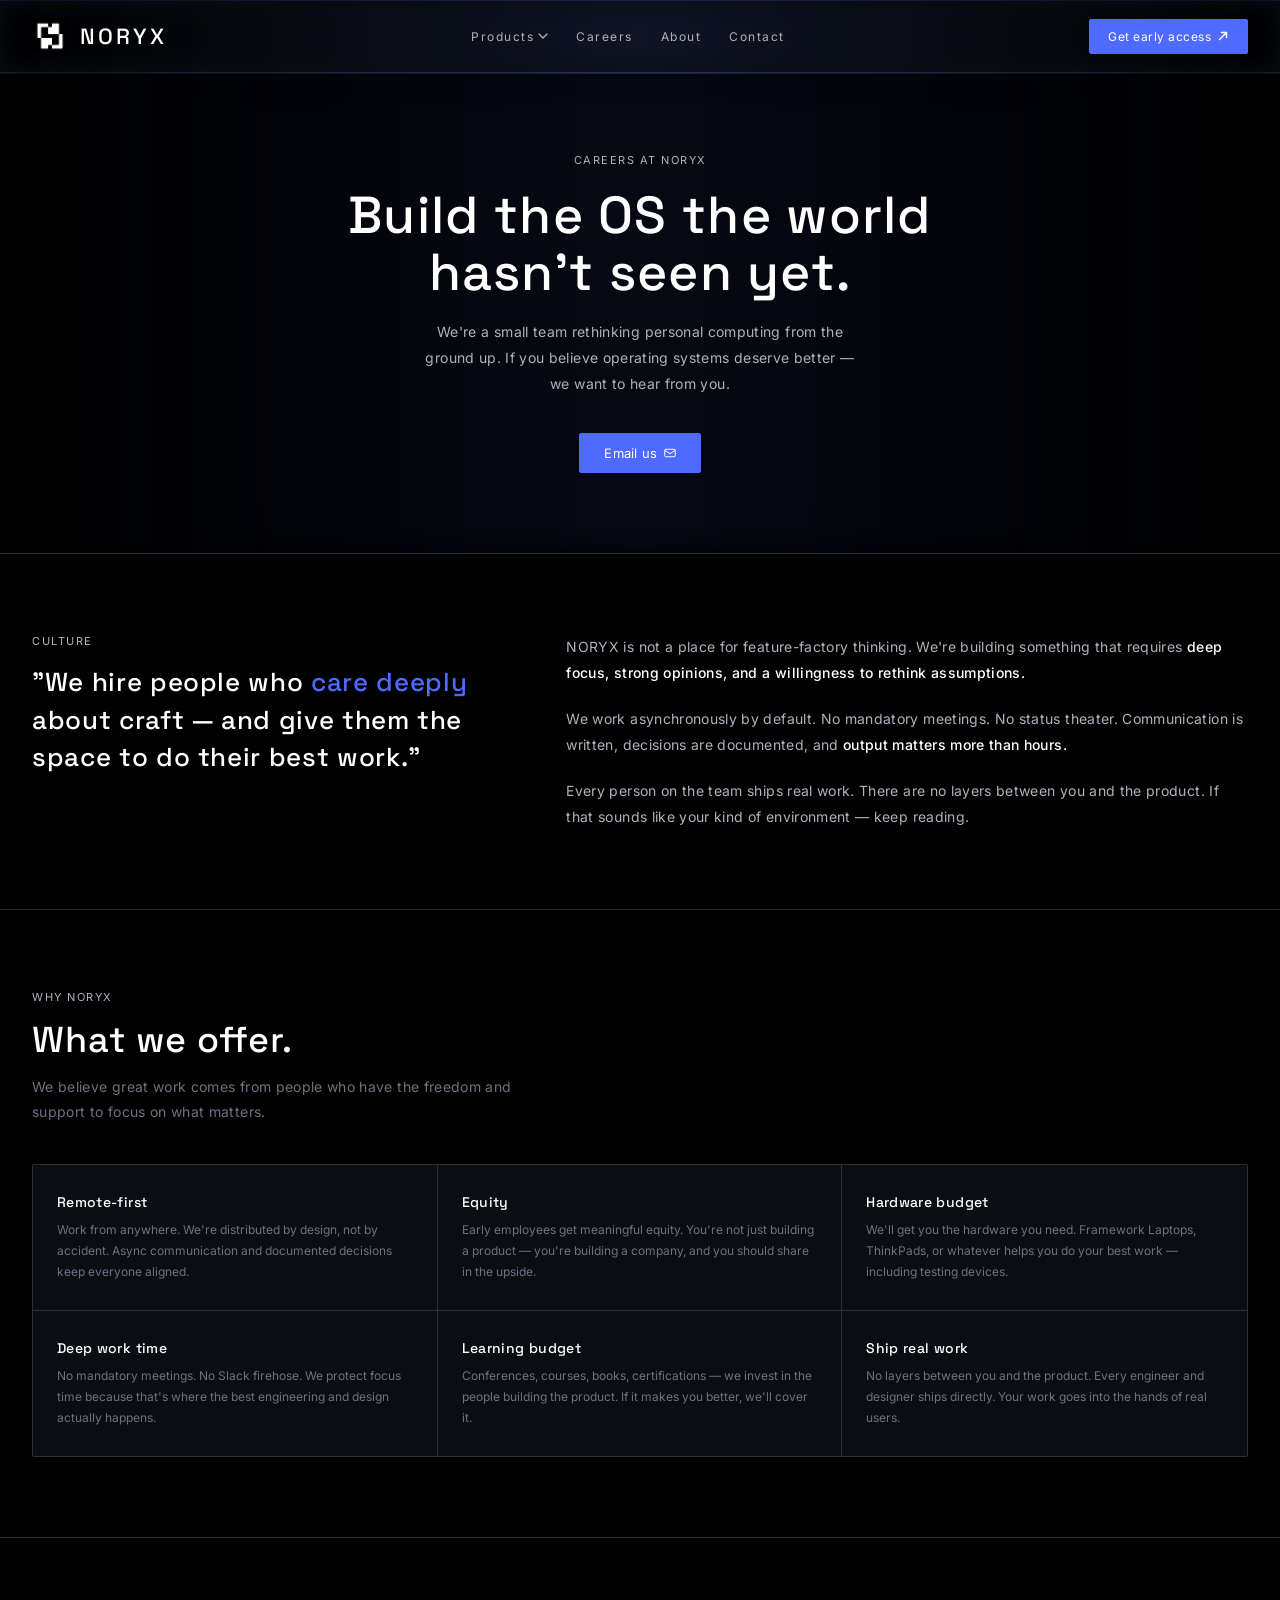
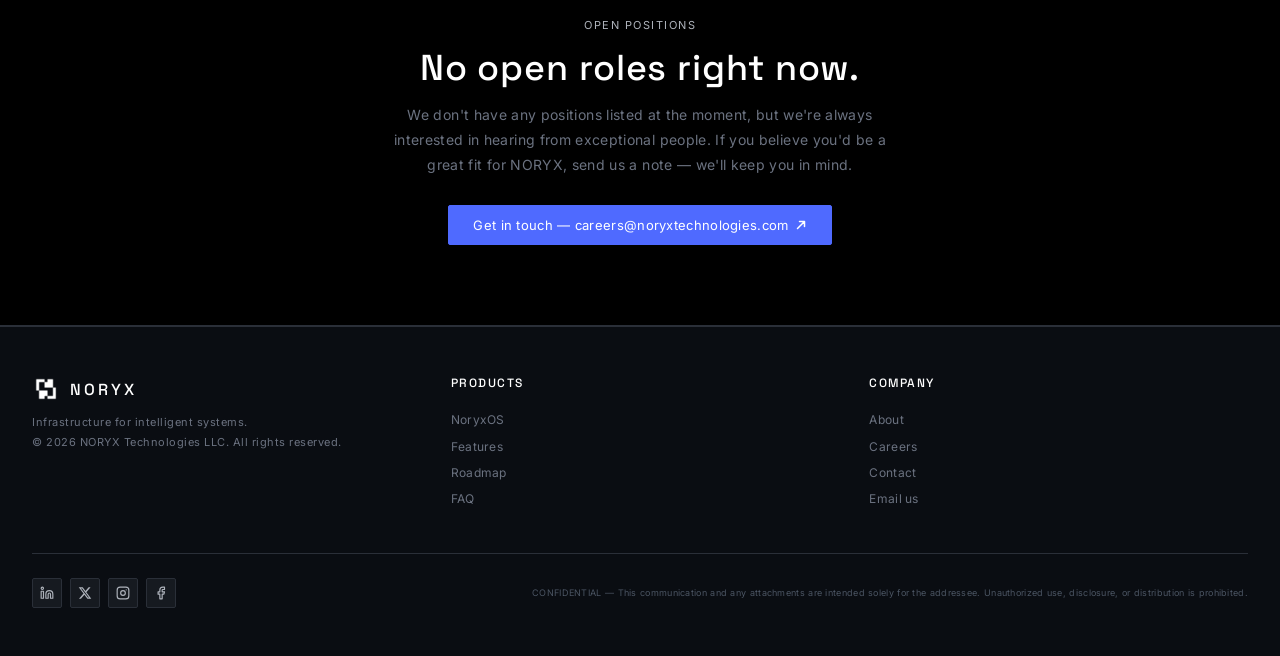
==== commit 5fd6eb55: "Revise careers.html to reflect no open positions, update call-to-action for potential candidates, an" ====
--- a/careers.html
+++ b/careers.html
@@ -85,13 +85,7 @@
         <h1 id="careers-heading" class="fade-in d2">Build the OS the world<br>hasn't seen yet.</h1>
         <p class="hero-sub fade-in d3">We're a small team rethinking personal computing from the ground up. If you believe operating systems deserve better &mdash; we want to hear from you.</p>
         <div class="hero-actions fade-in d4">
-          <a href="#positions" class="btn btn-primary btn-lg">
-            View open positions
-            <svg viewBox="0 0 12 12" fill="none" aria-hidden="true">
-              <path d="M6 2v8M6 10L3 7M6 10l3-3" stroke="currentColor" stroke-width="1.2" stroke-linecap="round" stroke-linejoin="round"/>
-            </svg>
-          </a>
-          <a href="mailto:careers@noryxtechnologies.com" class="btn btn-lg">
+          <a href="mailto:careers@noryxtechnologies.com" class="btn btn-primary btn-lg">
             Email us
             <svg viewBox="0 0 16 16" fill="none" style="width:12px;height:12px;" aria-hidden="true">
               <rect x="1" y="3" width="14" height="10" rx="1.5" stroke="currentColor" stroke-width="1.3"/>
@@ -159,49 +153,17 @@
     <!-- Open Positions -->
     <section id="positions" aria-labelledby="positions-heading">
       <div class="section-wrap">
-        <div class="reveal">
+        <div class="reveal" style="text-align:center; display:flex; flex-direction:column; align-items:center;">
           <div class="section-label">Open Positions</div>
-          <h2 id="positions-heading">Where you fit in.</h2>
-          <p class="section-sub">We're actively hiring for these roles. Don't see a perfect fit? Reach out anyway &mdash; we're always looking for exceptional people.</p>
-        </div>
-        <div class="careers-grid reveal">
-          <div class="career-card">
-            <h3>Systems Engineer</h3>
-            <div class="career-meta">Remote &middot; Full-time</div>
-            <p>Work on the core OS layer: boot pipeline, OSTree image management, Wayland compositor, and system services. Deep Linux experience required.</p>
-          </div>
-          <div class="career-card">
-            <h3>AI / ML Engineer</h3>
-            <div class="career-meta">Remote &middot; Full-time</div>
-            <p>Build and optimize the on-device AI runtime. LLM quantization, GPU inference (CUDA/ROCm/Vulkan), context engine, and prompt APIs.</p>
-          </div>
-          <div class="career-card">
-            <h3>Product Designer</h3>
-            <div class="career-meta">Remote &middot; Full-time</div>
-            <p>Design the Calm Glass interface language, system apps, and interaction patterns. You'll shape how millions of people will use a computer.</p>
-          </div>
-          <div class="career-card">
-            <h3>Frontend Engineer</h3>
-            <div class="career-meta">Remote &middot; Full-time</div>
-            <p>Build the system shell, launcher, settings, and first-party apps. GTK4, Vala/TypeScript, and a deep appreciation for pixel-perfect UI.</p>
-          </div>
-        </div>
-      </div>
-    </section>
-
-    <!-- Apply CTA -->
-    <section class="cta-banner" id="apply" aria-labelledby="apply-heading">
-      <div class="cta-banner-glow" aria-hidden="true"></div>
-      <div class="cta-banner-inner reveal">
-        <div class="section-label">Apply</div>
-        <h2 id="apply-heading">Ready to build something new?</h2>
-        <p class="section-sub" style="text-align:center; margin-bottom: 28px;">Send us your resume, a link to your work, and a few sentences about why you're excited about NORYX. No cover letter templates &mdash; just be yourself.</p>
-        <a href="mailto:careers@noryxtechnologies.com" class="btn btn-primary btn-lg">
-          Apply now &mdash; careers@noryxtechnologies.com
-          <svg viewBox="0 0 12 12" fill="none" aria-hidden="true">
-            <path d="M2.5 9.5L9.5 2.5M9.5 2.5H4.5M9.5 2.5V7.5" stroke="currentColor" stroke-width="1.5" stroke-linecap="round" stroke-linejoin="round"/>
-          </svg>
-        </a>
+          <h2 id="positions-heading">No open roles right now.</h2>
+          <p class="section-sub" style="text-align:center;">We don't have any positions listed at the moment, but we're always interested in hearing from exceptional people. If you believe you'd be a great fit for NORYX, send us a note &mdash; we'll keep you in mind.</p>
+          <a href="mailto:careers@noryxtechnologies.com" class="btn btn-primary btn-lg" style="margin-top:28px;">
+            Get in touch &mdash; careers@noryxtechnologies.com
+            <svg viewBox="0 0 12 12" fill="none" aria-hidden="true">
+              <path d="M2.5 9.5L9.5 2.5M9.5 2.5H4.5M9.5 2.5V7.5" stroke="currentColor" stroke-width="1.5" stroke-linecap="round" stroke-linejoin="round"/>
+            </svg>
+          </a>
+        </div>
       </div>
     </section>
   </main>
